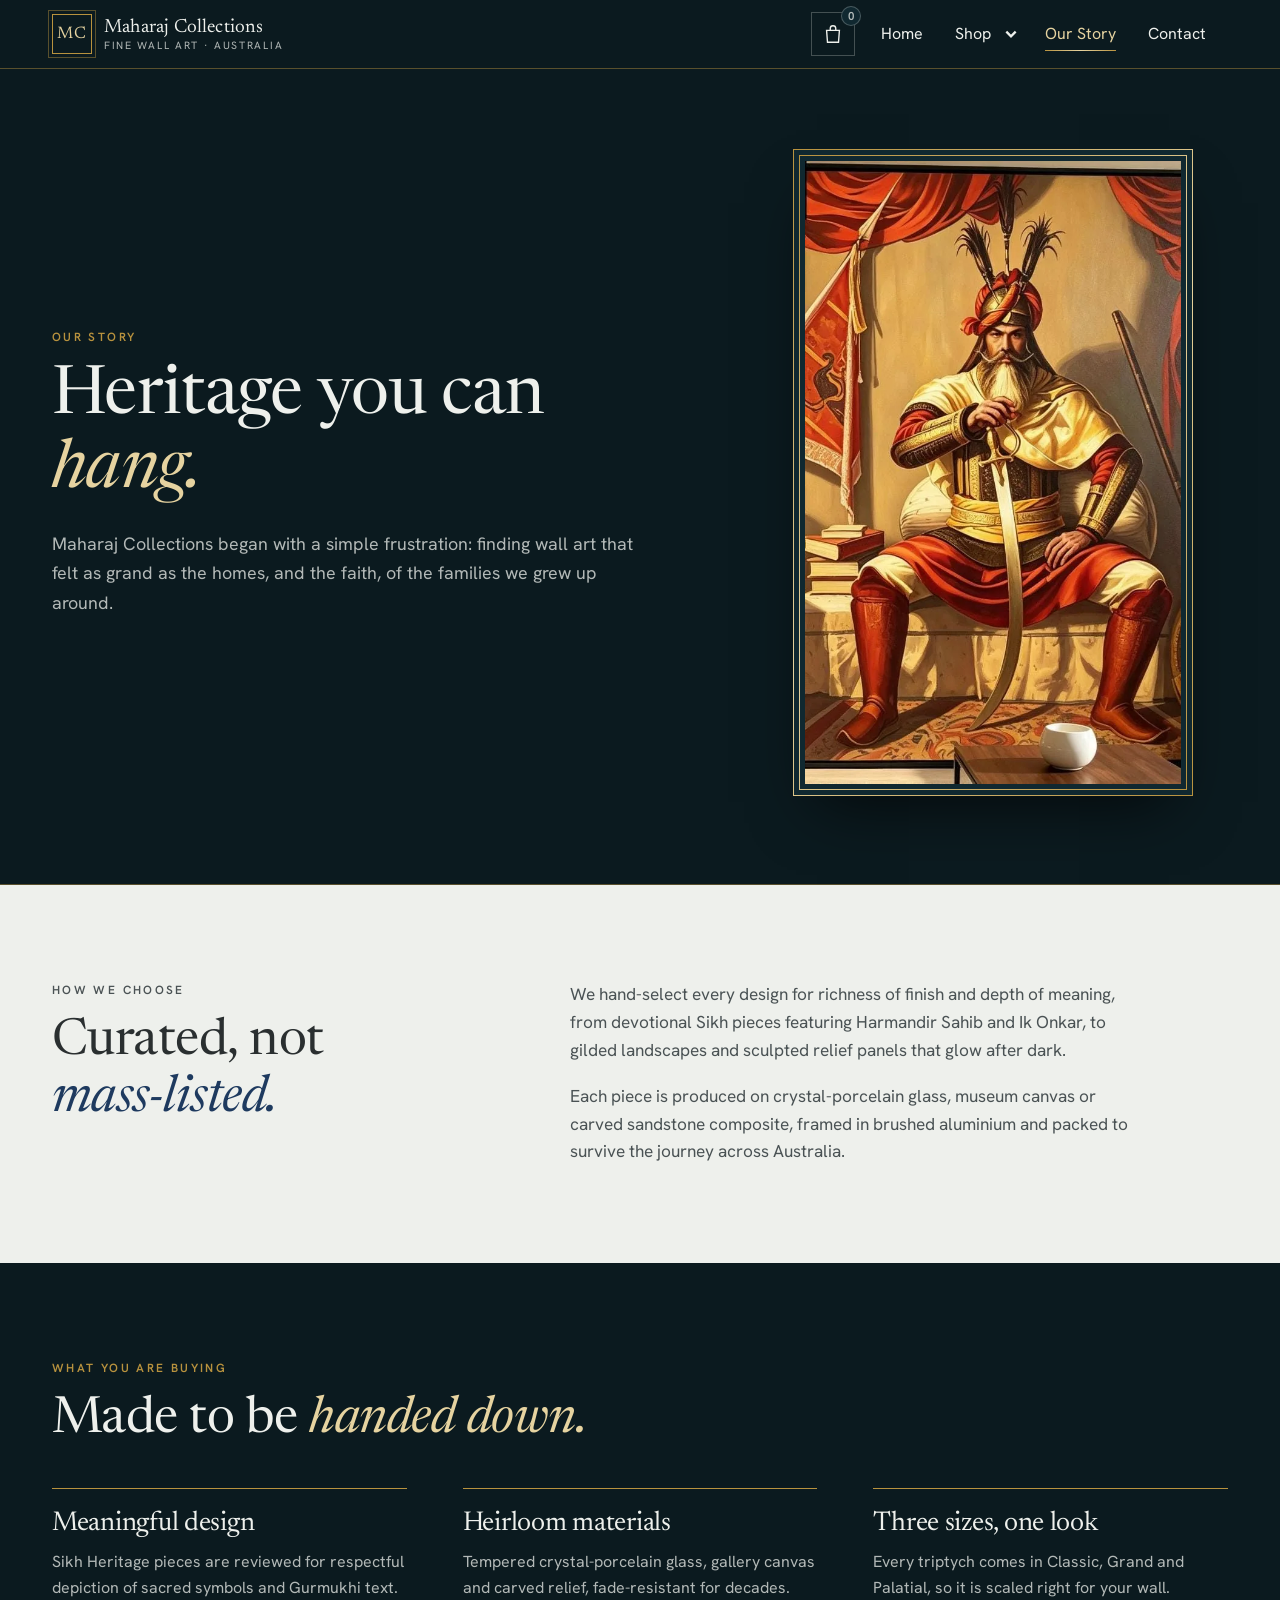
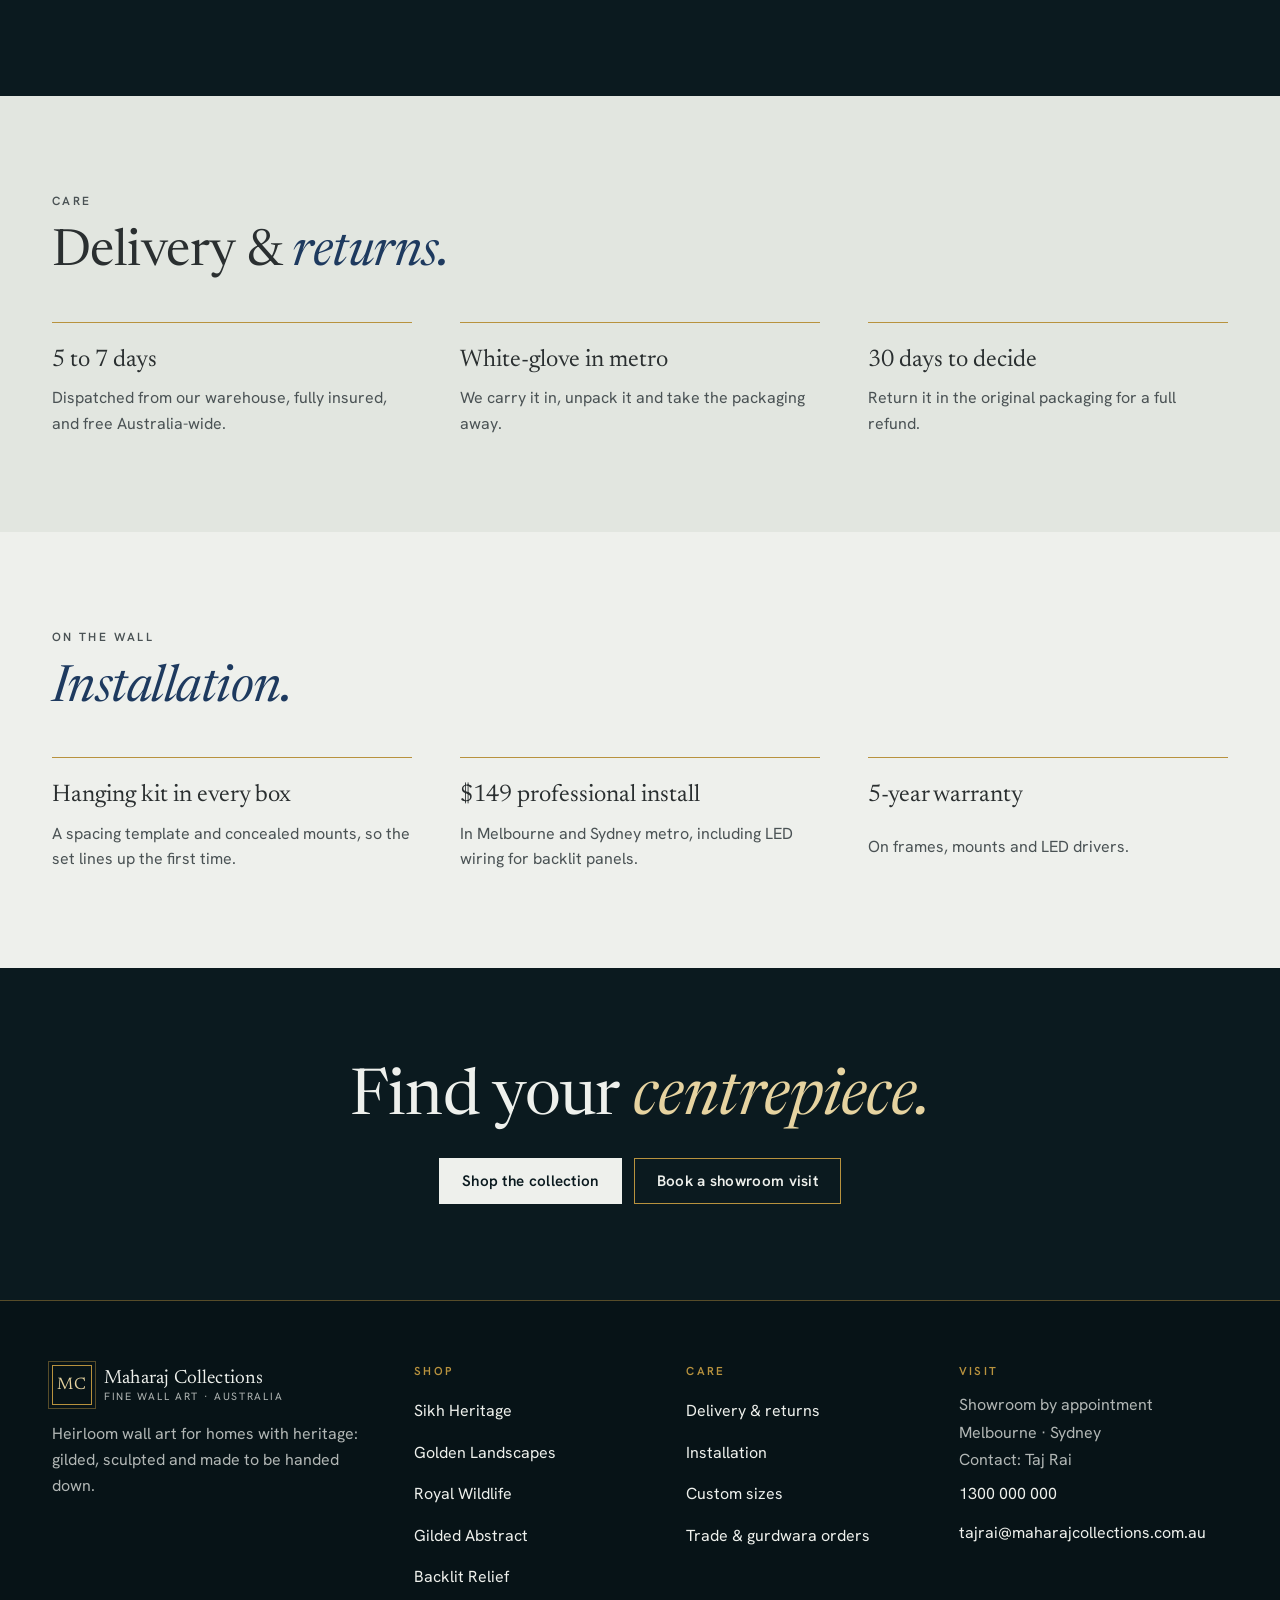
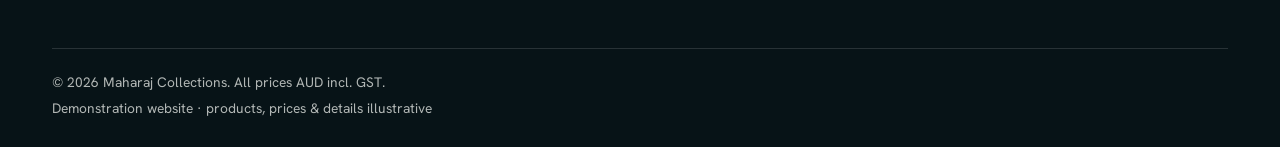
==== about.html @ 35bcbbaa "Build Maharaj Collections site: pages, gilt frame design system, data, images Co-Authored-By: Claude" ====
<!doctype html>
<html lang="en-AU">
<head>
<meta charset="utf-8">
<meta name="viewport" content="width=device-width, initial-scale=1">
<title>Our Story | Maharaj Collections</title>
<meta name="description" content="Maharaj Collections began with a frustration: finding wall art as grand as the homes, and the faith, of the families we grew up around. Curated, not mass-listed.">
<meta name="theme-color" content="#0B1A1F">
<meta property="og:type" content="website">
<meta property="og:site_name" content="Maharaj Collections">
<meta property="og:locale" content="en_AU">
<meta property="og:title" content="Our Story | Maharaj Collections">
<meta property="og:description" content="Maharaj Collections began with a frustration: finding wall art as grand as the homes, and the faith, of the families we grew up around. Curated, not mass-listed.">
<meta property="og:image" content="https://maharaj-collections.netlify.app/images/harmandir-sahib-at-dusk.jpg">
<meta property="og:image:alt" content="Harmandir Sahib at Dusk, the Golden Temple glowing under an evening sky">
<meta name="twitter:card" content="summary_large_image">
<meta name="twitter:title" content="Our Story | Maharaj Collections">
<meta name="twitter:description" content="Maharaj Collections began with a frustration: finding wall art as grand as the homes, and the faith, of the families we grew up around. Curated, not mass-listed.">
<meta name="twitter:image" content="https://maharaj-collections.netlify.app/images/harmandir-sahib-at-dusk.jpg">
<link rel="icon" href="images/favicon.svg" type="image/svg+xml">
<link rel="preconnect" href="https://fonts.googleapis.com">
<link rel="preconnect" href="https://fonts.gstatic.com" crossorigin>
<link rel="stylesheet" href="https://fonts.googleapis.com/css2?family=Hanken+Grotesk:wght@400;500;600;700&amp;family=Newsreader:ital,opsz,wght@0,6..72,400;0,6..72,500;1,6..72,400;1,6..72,500&amp;display=swap">
<link rel="stylesheet" href="styles.css">
<script src="products.js" defer></script>
<script src="main.js" defer></script>
</head>
<body>
<a class="skip" href="#main">Skip to content</a>
<header class="site-header">
  <div class="wrap bar">
    <a class="brand" href="index.html" aria-label="Maharaj Collections, home">
      <!-- fallback wordmark, replace with supplied logo if one exists -->
      <span class="mono" aria-hidden="true">MC</span>
      <span class="brand-text"><span class="brand-name">Maharaj Collections</span><span class="brand-sub">Fine Wall Art · Australia</span></span>
    </a>
    <a class="bag" href="order.html" aria-label="Bag, 0 items">
      <svg viewBox="0 0 24 24" aria-hidden="true" focusable="false"><path d="M5 8h14l-1 13H6L5 8z"/><path d="M9 8V6a3 3 0 0 1 6 0v2"/></svg>
      <span class="bag-count is-zero" aria-hidden="true">0</span>
    </a>
    <button type="button" class="menu-btn" aria-expanded="false" aria-controls="primary-nav" aria-label="Menu">
      <svg viewBox="0 0 24 24" aria-hidden="true" focusable="false"><path d="M4 7h16M4 12h16M4 17h16"/></svg>
    </button>
    <nav id="primary-nav" class="primary" aria-label="Primary">
      <ul>
        <li><a href="index.html">Home</a></li>
        <li class="has-mega">
          <div class="shop-row"><a href="catalogue.html">Shop</a>
            <button type="button" class="mega-toggle" aria-expanded="false" aria-controls="mega" aria-label="Shop collections"><svg viewBox="0 0 12 12" aria-hidden="true" focusable="false"><path d="M2 4l4 4 4-4"/></svg></button></div>
          <div class="mega" id="mega">
            <a href="catalogue.html?c=sikh"><b>Sikh Heritage</b><small>Harmandir Sahib, Ik Onkar, Khalsa</small></a>
            <a href="catalogue.html?c=land"><b>Golden Landscapes</b><small>Gilded trees &amp; moonlit ridges</small></a>
            <a href="catalogue.html?c=wild"><b>Royal Wildlife</b><small>Elephants, stags, peacocks</small></a>
            <a href="catalogue.html?c=abs"><b>Gilded Abstract</b><small>Gold leaf &amp; mandala</small></a>
            <a href="catalogue.html?c=relief"><b>Backlit Relief</b><small>Sculpted panels with LED halo</small></a>
            <a class="mega-all" href="catalogue.html">View all 30 pieces</a>
          </div>
        </li>
        <li><a href="about.html" aria-current="page">Our Story</a></li>
        <li><a href="contact.html">Contact</a></li>
      </ul>
    </nav>
  </div>
</header>
<main id="main">
<section class="page-head">
  <div class="wrap page-head-grid page-head-grid--split">
    <div>
      <p class="eyebrow">Our story</p>
      <h1>Heritage you can <em>hang.</em></h1>
      <p class="lead">Maharaj Collections began with a simple frustration: finding wall art that felt as grand as the homes, and the faith, of the families we grew up around.</p>
    </div>
    <div class="about-portrait">
      <div class="frame sheen"><div class="art"><picture><source srcset="images/the-sardar-heritage-portrait.webp" type="image/webp"><img src="images/the-sardar-heritage-portrait.jpg" alt="Portrait of a seated Sikh general in a red dastaar with kalgi plumes, a talwar across his knee, red curtain and Nishan Sahib behind him" width="620" height="1028" decoding="async"></picture></div></div>
    </div>
  </div>
</section>

<section class="sec sec--marble" aria-labelledby="curated-title">
  <div class="wrap split">
    <div class="sec-head reveal">
      <p class="eyebrow">How we choose</p>
      <h2 id="curated-title">Curated, not <em class="nb">mass-listed.</em></h2>
    </div>
    <div class="prose reveal">
      <p>We hand-select every design for richness of finish and depth of meaning, from devotional Sikh pieces featuring Harmandir Sahib and Ik Onkar, to gilded landscapes and sculpted relief panels that glow after dark.</p>
      <p>Each piece is produced on crystal-porcelain glass, museum canvas or carved sandstone composite, framed in brushed aluminium and packed to survive the journey across Australia.</p>
    </div>
  </div>
</section>

<section class="sec sec--ink" aria-labelledby="handed-title">
  <div class="wrap">
    <div class="sec-head reveal">
      <p class="eyebrow">What you are buying</p>
      <h2 id="handed-title">Made to be <em>handed down.</em></h2>
    </div>
    <div class="points">
      <div class="point reveal"><h3>Meaningful design</h3><p>Sikh Heritage pieces are reviewed for respectful depiction of sacred symbols and Gurmukhi text.</p></div>
      <div class="point reveal"><h3>Heirloom materials</h3><p>Tempered crystal-porcelain glass, gallery canvas and carved relief, fade-resistant for decades.</p></div>
      <div class="point reveal"><h3>Three sizes, one look</h3><p>Every triptych comes in Classic, Grand and Palatial, so it is scaled right for your wall.</p></div>
    </div>
  </div>
</section>

<section class="sec sec--marble2" id="delivery" aria-labelledby="delivery-title">
  <div class="wrap">
    <div class="sec-head reveal"><p class="eyebrow">Care</p><h2 id="delivery-title">Delivery &amp; <em>returns.</em></h2></div>
    <div class="facts">
      <div class="fact reveal"><b>5 to 7 days</b><p>Dispatched from our warehouse, fully insured, and free Australia-wide.</p></div>
      <div class="fact reveal"><b>White-glove in metro</b><p>We carry it in, unpack it and take the packaging away.</p></div>
      <div class="fact reveal"><b>30 days to decide</b><p>Return it in the original packaging for a full refund.</p></div>
    </div>
  </div>
</section>

<section class="sec sec--marble" id="install" aria-labelledby="install-title">
  <div class="wrap">
    <div class="sec-head reveal"><p class="eyebrow">On the wall</p><h2 id="install-title"><em>Installation.</em></h2></div>
    <div class="facts">
      <div class="fact reveal"><b>Hanging kit in every box</b><p>A spacing template and concealed mounts, so the set lines up the first time.</p></div>
      <div class="fact reveal"><b>$149 professional install</b><p>In Melbourne and Sydney metro, including LED wiring for backlit panels.</p></div>
      <div class="fact reveal"><b>5-year warranty</b><p>On frames, mounts and LED drivers.</p></div>
    </div>
  </div>
</section>

<section class="sec sec--ink" aria-labelledby="cta-title">
  <div class="wrap cta-band reveal">
    <h2 id="cta-title">Find your <em>centrepiece.</em></h2>
    <div class="btn-row">
      <a class="btn" href="catalogue.html">Shop the collection</a>
      <a class="btn btn--ghost" href="contact.html?type=showroom">Book a showroom visit</a>
    </div>
  </div>
</section>
</main>
<footer class="site-footer">
  <div class="wrap">
    <div class="foot-grid">
      <div class="foot-brand">
        <a class="brand" href="index.html" aria-label="Maharaj Collections, home">
          <span class="mono" aria-hidden="true">MC</span>
          <span class="brand-text"><span class="brand-name">Maharaj Collections</span><span class="brand-sub">Fine Wall Art · Australia</span></span>
        </a>
        <p>Heirloom wall art for homes with heritage: gilded, sculpted and made to be handed down.</p>
      </div>
      <nav aria-label="Shop collections">
        <h2>Shop</h2>
        <ul>
          <li><a href="catalogue.html?c=sikh">Sikh Heritage</a></li>
          <li><a href="catalogue.html?c=land">Golden Landscapes</a></li>
          <li><a href="catalogue.html?c=wild">Royal Wildlife</a></li>
          <li><a href="catalogue.html?c=abs">Gilded Abstract</a></li>
          <li><a href="catalogue.html?c=relief">Backlit Relief</a></li>
        </ul>
      </nav>
      <nav aria-label="Care and services">
        <h2>Care</h2>
        <ul>
          <li><a href="about.html#delivery">Delivery &amp; returns</a></li>
          <li><a href="about.html#install">Installation</a></li>
          <li><a href="contact.html">Custom sizes</a></li>
          <li><a href="contact.html">Trade &amp; gurdwara orders</a></li>
        </ul>
      </nav>
      <div>
        <h2>Visit</h2>
        <address>
          <span>Showroom by appointment</span>
          <span>Melbourne · Sydney</span>
          <span>Contact: Taj Rai</span>
          <a href="tel:1300000000">1300 000 000</a>
          <a href="mailto:tajrai@maharajcollections.com.au">tajrai@maharajcollections.com.au</a>
        </address>
      </div>
    </div>
    <div class="foot-legal">
      <p>© 2026 Maharaj Collections. All prices AUD incl. GST.</p>
      <p>Demonstration website · products, prices &amp; details illustrative</p>
    </div>
  </div>
</footer>
</body>
</html>
---- styles.css ----
/* Maharaj Collections. Gilt frame system on sarovar ink and marble. */

:root {
  --sarovar-ink: #0B1A1F;
  --ink-2: #102830;
  --gilt: #B8923E;
  --gilt-deep: #8A6A1F;
  --pale-gilt: #E6D3A0;
  --marble: #EEF0EC;
  --marble-2: #E2E6E0;
  --stone: #2A2F30;
  --stone-soft: #4A5254;
  --nishan: #1E3A5F;
  --on-ink-soft: rgba(238, 240, 236, 0.74);
  --gold-line: linear-gradient(135deg, var(--gilt) 0%, var(--pale-gilt) 50%, var(--gilt) 100%);
  --sheen: linear-gradient(100deg, transparent 38%, rgba(255, 255, 255, 0.95) 50%, transparent 62%);
  --serif: "Newsreader", "Iowan Old Style", Georgia, serif;
  --sans: "Hanken Grotesk", system-ui, -apple-system, "Segoe UI", sans-serif;
  --gurmukhi: "Noto Serif Gurmukhi", "Raavi", serif;
  --gutter: 16px;
  --header-h: 68px;
  --maxw: 1240px;
  --ease: cubic-bezier(0.22, 0.61, 0.36, 1);
}

*, *::before, *::after { box-sizing: border-box; }
html { scroll-behavior: smooth; -webkit-text-size-adjust: 100%; scroll-padding-top: calc(var(--header-h) + 16px); }
body {
  margin: 0;
  font-family: var(--sans);
  font-size: 1rem;
  line-height: 1.6;
  color: var(--stone);
  background: var(--marble);
  -webkit-font-smoothing: antialiased;
}
img, picture, svg { display: block; max-width: 100%; }
img { height: auto; }
h1, h2, h3, h4 { font-family: var(--serif); font-weight: 400; line-height: 1.1; margin: 0; font-optical-sizing: auto; letter-spacing: -0.01em; }
p { margin: 0; }
ul { margin: 0; padding: 0; list-style: none; }
a { color: inherit; }
button, input, select, textarea { font: inherit; color: inherit; }
button { cursor: pointer; }
[hidden] { display: none !important; }

:focus-visible { outline: 2px solid var(--gilt); outline-offset: 3px; }
.on-light :focus-visible, .sec--marble :focus-visible, .sec--marble2 :focus-visible { outline-color: var(--gilt-deep); }

.skip {
  position: absolute; left: 8px; top: -60px; z-index: 200;
  background: var(--marble); color: var(--sarovar-ink); padding: 10px 16px; font-weight: 600; text-decoration: none;
}
.skip:focus { top: 8px; }

.wrap { width: 100%; max-width: var(--maxw); margin-inline: auto; padding-inline: var(--gutter); }
.vh { position: absolute; width: 1px; height: 1px; overflow: hidden; clip: rect(0 0 0 0); white-space: nowrap; }

/* ---------- Header ---------- */
.site-header {
  position: sticky; top: 0; z-index: 100;
  background: var(--sarovar-ink); color: var(--marble);
  border-bottom: 1px solid rgba(184, 146, 62, 0.45);
}
.bar { display: flex; align-items: center; gap: 12px; min-height: var(--header-h); }
.brand { display: flex; align-items: center; gap: 12px; text-decoration: none; margin-right: auto; }
.mono {
  display: grid; place-items: center; width: 40px; height: 40px; flex: none;
  font-family: var(--serif); font-size: 1.05rem; letter-spacing: 0.04em; color: var(--pale-gilt);
  border: 1px solid var(--gilt); outline: 1px solid rgba(184, 146, 62, 0.45); outline-offset: 3px;
}
.brand-text { display: flex; flex-direction: column; line-height: 1.15; }
.brand-name { font-family: var(--serif); font-size: 1.2rem; letter-spacing: 0.01em; }
.brand-sub { font-size: 0.66rem; letter-spacing: 0.16em; text-transform: uppercase; color: var(--on-ink-soft); }

.menu-btn, .bag {
  display: grid; place-items: center; width: 44px; height: 44px; flex: none;
  background: transparent; border: 1px solid rgba(238, 240, 236, 0.25); color: var(--marble); text-decoration: none; position: relative;
}
.menu-btn:hover, .bag:hover { border-color: var(--gilt); }
.menu-btn svg, .bag svg { width: 22px; height: 22px; stroke: currentColor; fill: none; stroke-width: 1.5; }
.bag-count {
  position: absolute; top: -7px; right: -7px; min-width: 20px; height: 20px; padding: 0 5px;
  display: grid; place-items: center; font-size: 0.72rem; font-weight: 600; font-variant-numeric: tabular-nums;
  background: var(--marble); color: var(--sarovar-ink); border-radius: 10px;
}
.bag-count.is-zero { background: var(--ink-2); color: var(--on-ink-soft); border: 1px solid rgba(238, 240, 236, 0.25); }

.primary {
  display: none; position: absolute; left: 0; right: 0; top: 100%;
  background: var(--sarovar-ink); border-bottom: 1px solid rgba(184, 146, 62, 0.45);
  padding: 8px var(--gutter) 20px; max-height: calc(100vh - var(--header-h)); overflow-y: auto;
}
.primary.open { display: block; }
.primary > ul > li { border-bottom: 1px solid rgba(238, 240, 236, 0.1); }
.primary a { display: block; padding: 14px 4px; min-height: 44px; text-decoration: none; }
.primary a[aria-current="page"] { color: var(--pale-gilt); }
.has-mega { position: relative; }
.shop-row { display: flex; align-items: center; }
.shop-row > a { flex: 1; }
.mega-toggle {
  width: 44px; height: 44px; display: grid; place-items: center; background: none; border: 0; color: var(--marble);
}
.mega-toggle svg { width: 14px; height: 14px; stroke: currentColor; fill: none; stroke-width: 2; transition: transform 0.25s var(--ease); }
.has-mega.open .mega-toggle svg { transform: rotate(180deg); }
.mega { display: none; padding: 4px 0 10px; }
.has-mega.open .mega { display: block; }
.mega a { padding: 10px 12px; border-left: 1px solid rgba(184, 146, 62, 0.5); margin-left: 4px; }
.mega b { display: block; font-weight: 600; }
.mega small { display: block; font-size: 0.84rem; color: var(--on-ink-soft); }
.mega .mega-all { margin-top: 6px; color: var(--pale-gilt); font-weight: 600; }

@media (min-width: 900px) {
  .menu-btn { display: none; }
  .primary { display: block; position: static; background: none; border: 0; padding: 0; max-height: none; overflow: visible; margin-right: 8px; }
  .primary > ul { display: flex; align-items: center; gap: 4px; }
  .primary > ul > li { border: 0; }
  .primary a { padding: 10px 14px; position: relative; }
  .primary > ul > li > a::after, .shop-row > a::after {
    content: ""; position: absolute; left: 14px; right: 14px; bottom: 6px; height: 1px; background: var(--gold-line);
    transform: scaleX(0); transform-origin: left; transition: transform 0.35s var(--ease);
  }
  .primary > ul > li > a:hover::after, .shop-row > a:hover::after, .primary a[aria-current="page"]::after { transform: scaleX(1); }
  .shop-row > a { padding-right: 4px; }
  .mega-toggle { width: 32px; }
  .mega {
    position: absolute; left: 50%; top: calc(100% + 1px); transform: translateX(-30%); width: 400px;
    background: var(--sarovar-ink); border: 1px solid rgba(184, 146, 62, 0.45); border-top: 0; padding: 12px 8px 14px;
    box-shadow: 0 24px 40px -16px rgba(0, 0, 0, 0.6);
  }
  .mega a { margin-left: 0; border-left: 0; padding: 10px 16px; }
  .mega a:not(.mega-all):hover { background: var(--ink-2); }
  .mega a::after { display: none !important; }
}

/* ---------- Buttons and type bits ---------- */
.btn {
  display: inline-flex; align-items: center; justify-content: center; gap: 8px; min-height: 46px; padding: 0 22px;
  font-weight: 600; font-size: 0.95rem; letter-spacing: 0.02em; text-decoration: none; cursor: pointer;
  background: var(--sarovar-ink); color: var(--marble); border: 1px solid var(--sarovar-ink);
  transition: background 0.25s, color 0.25s, border-color 0.25s;
}
.btn:hover { background: var(--ink-2); border-color: var(--gilt); }
.sec--ink .btn, .page-head .btn, .hero .btn { background: var(--marble); color: var(--sarovar-ink); border-color: var(--marble); }
.sec--ink .btn:hover, .page-head .btn:hover, .hero .btn:hover { background: var(--pale-gilt); border-color: var(--pale-gilt); }
.btn--ghost { background: transparent; color: inherit; border-color: var(--gilt); }
.btn--ghost:hover { background: rgba(184, 146, 62, 0.14); border-color: var(--pale-gilt); }
.sec--ink .btn--ghost, .page-head .btn--ghost, .hero .btn--ghost { background: transparent; color: var(--marble); border-color: var(--gilt); }
.sec--ink .btn--ghost:hover, .page-head .btn--ghost:hover, .hero .btn--ghost:hover { background: rgba(184, 146, 62, 0.16); border-color: var(--pale-gilt); }
.sec--marble .btn--ghost, .sec--marble2 .btn--ghost { color: var(--sarovar-ink); border-color: var(--gilt-deep); }
.btn--blue { background: var(--nishan); border-color: var(--nishan); color: var(--marble); }
.btn--blue:hover { background: #17304F; border-color: var(--gilt); }
.btn--sm { min-height: 44px; padding: 0 16px; font-size: 0.88rem; }
.btn-row { display: flex; flex-wrap: wrap; gap: 12px; }

.eyebrow { font-size: 0.74rem; letter-spacing: 0.2em; text-transform: uppercase; font-weight: 600; color: var(--stone-soft); }
.sec--ink .eyebrow, .page-head .eyebrow, .hero .eyebrow { color: var(--gilt); }
h1 em, h2 em { font-style: italic; color: var(--nishan); }
.sec--ink h1 em, .sec--ink h2 em, .page-head h1 em, .hero h1 em { color: var(--pale-gilt); }
.lead { font-size: 1.12rem; line-height: 1.65; color: var(--stone-soft); max-width: 60ch; }
.sec--ink .lead, .page-head .lead, .hero .lead { color: var(--on-ink-soft); }
.text-link { color: var(--nishan); font-weight: 600; text-underline-offset: 4px; text-decoration-thickness: 1px; }
.sec--ink .text-link, .page-head .text-link { color: var(--pale-gilt); }
.gilt-rule { height: 1px; border: 0; background: var(--gold-line); width: 72px; margin: 0; }

/* ---------- Sections ---------- */
.sec { padding-block: 64px; position: relative; }
.sec--ink { background: var(--sarovar-ink); color: var(--marble); }
.sec--marble { background: var(--marble); }
.sec--marble2 { background: var(--marble-2); }
.sec-head { max-width: 760px; margin-bottom: 40px; display: grid; gap: 14px; }
.sec-head h2, .h2 { font-size: clamp(2rem, 4.6vw, 3.2rem); }
.sec-head--row { display: flex; flex-wrap: wrap; justify-content: space-between; align-items: end; gap: 16px 32px; max-width: none; }
@media (min-width: 900px) { .sec { padding-block: 96px; } :root { --gutter: 32px; } }

.page-head { background: var(--sarovar-ink); color: var(--marble); padding-block: 56px 64px; border-bottom: 1px solid rgba(184, 146, 62, 0.45); }
.page-head h1 { font-size: clamp(2.3rem, 6vw, 4.2rem); margin-top: 14px; }
.page-head .lead { margin-top: 20px; }
.page-head-grid { display: grid; gap: 40px; align-items: center; }
@media (min-width: 900px) {
  .page-head { padding-block: 80px 88px; }
  .page-head-grid--split { grid-template-columns: 1.15fr 0.85fr; gap: 72px; }
}

/* ---------- The gilt frame ---------- */
.frame {
  --mat: var(--sarovar-ink);
  position: relative; padding: 12px; background: var(--mat);
  box-shadow: 0 26px 44px -22px rgba(11, 26, 31, 0.6), 0 8px 16px -8px rgba(11, 26, 31, 0.35);
}
.sec--ink .frame, .page-head .frame, .hero .frame { --mat: var(--ink-2); box-shadow: 0 30px 60px -24px rgba(0, 0, 0, 0.7); }
.art { position: relative; background: var(--sarovar-ink); }
.frame::before, .frame::after, .art::before, .art::after {
  content: ""; position: absolute; pointer-events: none; z-index: 2; padding: 1px;
  -webkit-mask: linear-gradient(#000 0 0) content-box, linear-gradient(#000 0 0);
  -webkit-mask-composite: xor;
  mask: linear-gradient(#000 0 0) content-box exclude, linear-gradient(#000 0 0);
}
.frame::before { inset: 0; background: var(--gold-line); }
.art::before { inset: -6px; background: var(--gold-line); }
.frame::after { inset: 0; background: var(--sheen); background-size: 260% 100%; background-position: 130% 0; }
.art::after { inset: -6px; background: var(--sheen); background-size: 260% 100%; background-position: 130% 0; }
.art img { width: 100%; height: 100%; object-fit: cover; }

@media (prefers-reduced-motion: no-preference) {
  .sheen:hover .frame::after, .sheen:hover .art::after, .sheen:focus-within .frame::after, .sheen:focus-within .art::after {
    background-position: -40% 0; transition: background-position 1.4s var(--ease);
  }
}

/* ---------- Hero ---------- */
.hero { background: var(--sarovar-ink); color: var(--marble); padding-block: 48px 72px; position: relative; overflow: hidden; border-bottom: 1px solid rgba(184, 146, 62, 0.45); }
.hero-grid { display: grid; gap: 48px; align-items: center; }
.hero-copy { display: grid; gap: 22px; justify-items: start; }
.hero h1 { font-size: clamp(2.6rem, 7.4vw, 5.2rem); line-height: 1.02; }
.hero .lead { font-size: 1.15rem; }
.hero-art { width: 100%; max-width: 820px; margin-inline: auto; }
.hero-art .art { aspect-ratio: 770 / 464; }
.hero-art .art img { object-fit: contain; }
.scroll-cue { display: inline-flex; align-items: center; gap: 12px; margin-top: 18px; font-size: 0.72rem; letter-spacing: 0.22em; text-transform: uppercase; color: var(--on-ink-soft); text-decoration: none; min-height: 44px; }
.scroll-cue::after { content: ""; width: 1px; height: 36px; background: var(--gold-line); }
.draw { position: absolute; inset: 0; width: 100%; height: 100%; overflow: visible; z-index: 3; pointer-events: none; display: none; }
@media (min-width: 1000px) {
  .hero { padding-block: 72px 96px; }
  .hero-grid { grid-template-columns: 0.82fr 1.18fr; gap: 56px; }
}
@media (prefers-reduced-motion: no-preference) {
  .draw { display: block; }
  .draw rect { fill: none; stroke: url(#gl); stroke-width: 1; stroke-dasharray: 100; stroke-dashoffset: 100; animation: draw 2s cubic-bezier(0.6, 0.1, 0.2, 1) 0.25s forwards, fade-out 0.5s ease 2.3s forwards; }
  .draw .r2 { x: 6px; y: 6px; width: calc(100% - 12px); height: calc(100% - 12px); animation-delay: 0.55s, 2.3s; }
  .frame--hero::before, .frame--hero .art::before { animation: fade-in 0.6s ease 2.1s both; }
  @keyframes draw { to { stroke-dashoffset: 0; } }
  @keyframes fade-out { to { opacity: 0; } }
  @keyframes fade-in { from { opacity: 0; } to { opacity: 1; } }
}

/* ---------- Stat bar ---------- */
.stats { background: var(--marble); border-bottom: 1px solid rgba(42, 47, 48, 0.14); }
.stats-grid { display: grid; grid-template-columns: repeat(3, 1fr); }
.stat { padding: 28px 8px; text-align: center; border-left: 1px solid rgba(42, 47, 48, 0.14); }
.stat:first-child { border-left: 0; }
.stat b { display: block; font-family: var(--serif); font-weight: 400; font-size: clamp(2rem, 6vw, 3.6rem); line-height: 1; font-variant-numeric: tabular-nums; }
.stat span { display: block; margin-top: 8px; font-size: 0.7rem; letter-spacing: 0.14em; text-transform: uppercase; color: var(--stone-soft); font-weight: 600; }
@media (min-width: 700px) { .stat { padding: 40px 16px; } .stat span { font-size: 0.8rem; } }

/* ---------- Ticker ---------- */
.ticker { background: var(--sarovar-ink); color: var(--pale-gilt); overflow: hidden; border-bottom: 1px solid rgba(184, 146, 62, 0.45); }
.ticker-track { display: flex; width: max-content; }
.ticker ul { display: flex; flex: none; }
.ticker li { display: flex; align-items: center; padding: 22px 0; font-family: var(--serif); font-style: italic; font-size: clamp(1.3rem, 3vw, 1.9rem); white-space: nowrap; }
.ticker li::after { content: ""; width: 6px; height: 6px; margin-inline: 28px; background: var(--gilt); transform: rotate(45deg); }
@media (prefers-reduced-motion: no-preference) {
  .ticker-track { animation: tick 52s linear infinite; }
  .ticker:hover .ticker-track { animation-play-state: paused; }
  @keyframes tick { to { transform: translateX(-50%); } }
}
@media (prefers-reduced-motion: reduce) {
  .ticker-track { width: auto; flex-wrap: wrap; justify-content: center; }
  .ticker ul { flex-wrap: wrap; justify-content: center; padding-inline: var(--gutter); }
  .ticker ul + ul { display: none; }
  .ticker li { padding: 16px 0; }
}

/* ---------- Collection tiles ---------- */
.tiles { display: grid; gap: 28px; }
.tile { display: grid; grid-template-rows: 1fr auto; text-decoration: none; min-height: 100%; }
.tile .frame { height: 100%; min-height: 260px; display: flex; }
.tile .art { flex: 1; min-height: 0; }
.tile .art img { position: absolute; inset: 0; object-position: 50% 28%; }
.tile--sikh .art img { object-position: 50% 14%; }
.tile--relief .art img { object-position: 50% 40%; }
.tile-cap { padding: 18px 2px 0; display: grid; gap: 4px; }
.tile-cap h3 { font-size: 1.6rem; }
.tile-cap p { color: var(--stone-soft); font-size: 0.95rem; }
.tile-cap .go { margin-top: 6px; font-weight: 600; font-size: 0.9rem; color: var(--nishan); }
.tile:hover .go { text-decoration: underline; text-underline-offset: 4px; }
@media (min-width: 720px) {
  .tiles { grid-template-columns: repeat(12, 1fr); grid-template-rows: auto auto; gap: 36px 28px; }
  .tile--sikh { grid-column: 1 / 6; grid-row: 1 / 3; }
  .tile--land { grid-column: 6 / 10; }
  .tile--wild { grid-column: 10 / 13; }
  .tile--abs { grid-column: 6 / 9; }
  .tile--relief { grid-column: 9 / 13; }
  .tile--sikh .frame { min-height: 520px; }
  .tile:not(.tile--sikh) .frame { min-height: 230px; }
}

/* ---------- Signature piece ---------- */
.signature { display: grid; gap: 48px; align-items: center; }
.signature-copy { display: grid; gap: 22px; justify-items: start; }
.signature h2 { font-size: clamp(2.1rem, 5vw, 3.6rem); }
.gurmukhi { font-family: var(--gurmukhi); font-size: clamp(1.25rem, 2.6vw, 1.7rem); line-height: 1.7; color: var(--pale-gilt); border-left: 1px solid var(--gilt); padding-left: 20px; }
.signature .art { aspect-ratio: 864 / 526; }
.signature .art img { object-fit: contain; }
@media (min-width: 1000px) { .signature { grid-template-columns: 1.1fr 0.9fr; gap: 80px; } .signature-art { order: 0; } }

/* ---------- Trust row ---------- */
.trust { display: grid; grid-template-columns: 1fr 1fr; gap: 0; }
.trust > div { padding: 28px 16px; border-top: 1px solid rgba(42, 47, 48, 0.2); }
.trust > div:nth-child(even) { border-left: 1px solid rgba(42, 47, 48, 0.2); }
.trust b { display: block; font-family: var(--serif); font-weight: 400; font-size: clamp(1.5rem, 3.2vw, 2.1rem); line-height: 1.15; }
.trust span { display: block; margin-top: 6px; font-size: 0.92rem; color: var(--stone-soft); }
@media (min-width: 900px) {
  .trust { grid-template-columns: repeat(4, 1fr); }
  .trust > div { border-top: 0; border-left: 1px solid rgba(42, 47, 48, 0.2); padding: 8px 28px; }
  .trust > div:first-child { border-left: 0; padding-left: 0; }
}

/* ---------- Product grid and cards ---------- */
.grid { display: grid; gap: 44px 28px; grid-template-columns: 1fr; }
@media (min-width: 560px) { .grid { grid-template-columns: repeat(2, 1fr); } }
@media (min-width: 1000px) { .grid { grid-template-columns: repeat(3, 1fr); gap: 56px 36px; } }
.grid--feature { grid-template-columns: 1fr; }
@media (min-width: 560px) { .grid--feature { grid-template-columns: repeat(2, 1fr); } }
@media (min-width: 1000px) { .grid--feature { grid-template-columns: repeat(6, 1fr); } .grid--feature .card { grid-column: span 2; } .grid--feature .card:nth-child(1) { grid-column: span 3; } .grid--feature .card:nth-child(2) { grid-column: span 3; } }
.card { display: flex; flex-direction: column; gap: 14px; position: relative; }
.card-art { display: block; position: relative; text-decoration: none; }
.card .art { aspect-ratio: 1 / 1; }
.card .art img { object-position: 50% 30%; }
.card[data-cat="sikh"] .art img { object-fit: contain; object-position: 50% 50%; }
.card[data-cat="relief"] .art img { object-position: 50% 45%; }
.badge {
  position: absolute; top: 22px; left: 22px; z-index: 4; padding: 5px 10px 4px; font-size: 0.68rem; letter-spacing: 0.16em; text-transform: uppercase; font-weight: 700;
  background: var(--marble); color: var(--sarovar-ink); border: 1px solid var(--gilt);
}
.card-cat { font-size: 0.72rem; letter-spacing: 0.16em; text-transform: uppercase; font-weight: 600; color: var(--stone-soft); }
.card h3 { font-size: 1.55rem; }
.card h3 a { text-decoration: none; }
.card h3 a:hover { text-decoration: underline; text-decoration-thickness: 1px; text-underline-offset: 5px; }
.card-fmt { font-size: 0.92rem; color: var(--stone-soft); }
.card-foot { display: flex; align-items: center; justify-content: space-between; gap: 12px; margin-top: auto; padding-top: 12px; border-top: 1px solid rgba(42, 47, 48, 0.16); }
.price { display: flex; align-items: baseline; gap: 8px; font-variant-numeric: tabular-nums; }
.price small { font-size: 0.68rem; letter-spacing: 0.16em; text-transform: uppercase; font-variant-caps: all-small-caps; font-weight: 600; color: var(--stone-soft); }
.price b { font-family: var(--serif); font-weight: 500; font-size: 1.55rem; }

/* ---------- Catalogue controls ---------- */
.controls { display: grid; gap: 20px; margin-bottom: 36px; padding-bottom: 24px; border-bottom: 1px solid rgba(42, 47, 48, 0.2); }
.filters { display: flex; flex-wrap: wrap; gap: 8px; }
.chip { min-height: 44px; padding: 0 16px; background: transparent; border: 1px solid rgba(42, 47, 48, 0.35); font-size: 0.92rem; font-weight: 500; }
.chip:hover { border-color: var(--gilt-deep); }
.chip[aria-pressed="true"] { background: var(--sarovar-ink); color: var(--marble); border-color: var(--sarovar-ink); }
.control-row { display: flex; flex-wrap: wrap; justify-content: space-between; align-items: center; gap: 12px 24px; }
.count { color: var(--stone-soft); font-size: 0.95rem; }
.sort { display: flex; align-items: center; gap: 10px; font-size: 0.92rem; }
.sort select { min-height: 44px; padding: 0 36px 0 12px; border: 1px solid rgba(42, 47, 48, 0.35); background: var(--marble); }

/* ---------- Product page ---------- */
.crumbs { font-size: 0.88rem; color: var(--stone-soft); padding-block: 22px 0; }
.crumbs a { color: var(--stone-soft); }
.pdp { display: grid; gap: 40px; padding-block: 28px 72px; }
.pdp-media { position: relative; }
.pdp-media .art { aspect-ratio: auto; }
.pdp-media .art img { height: auto; object-fit: contain; }
.zoom-btn { display: block; width: 100%; padding: 0; border: 0; background: none; cursor: zoom-in; position: relative; }
.zoom-hint { position: absolute; right: 12px; bottom: 12px; z-index: 5; padding: 6px 12px; font-size: 0.74rem; letter-spacing: 0.12em; text-transform: uppercase; font-weight: 600; background: var(--marble); color: var(--sarovar-ink); border: 1px solid var(--gilt); }
.pdp-info { display: grid; gap: 22px; align-content: start; }
.pdp-info h1 { font-size: clamp(2.1rem, 4.6vw, 3.2rem); }
.pdp-price { display: grid; gap: 4px; }
.pdp-price .amount { font-family: var(--serif); font-size: 2.6rem; line-height: 1; font-variant-numeric: tabular-nums; }
.pdp-price small { color: var(--stone-soft); }
fieldset { border: 0; margin: 0; padding: 0; min-width: 0; }
legend { padding: 0; font-size: 0.74rem; letter-spacing: 0.18em; text-transform: uppercase; font-weight: 600; color: var(--stone-soft); margin-bottom: 10px; }
.sizes { display: grid; gap: 10px; }
.size { position: relative; }
.size input { position: absolute; opacity: 0; inset: 0; width: 100%; height: 100%; margin: 0; cursor: pointer; }
.size label { display: grid; grid-template-columns: 1fr auto; gap: 2px 16px; padding: 12px 16px; border: 1px solid rgba(42, 47, 48, 0.35); min-height: 56px; cursor: pointer; }
.size label b { font-weight: 600; }
.size label small { grid-column: 1; color: var(--stone-soft); font-size: 0.86rem; }
.size label .sz-price { grid-row: 1 / 3; grid-column: 2; align-self: center; font-family: var(--serif); font-size: 1.3rem; font-variant-numeric: tabular-nums; }
.size input:checked + label { border-color: var(--sarovar-ink); box-shadow: inset 0 0 0 1px var(--sarovar-ink); background: #fff; }
.size input:focus-visible + label { outline: 2px solid var(--gilt-deep); outline-offset: 3px; }
.pdp-actions { display: flex; flex-wrap: wrap; gap: 12px; align-items: center; }
.pdp-actions .btn { flex: 1 1 220px; }
.note-box { padding: 14px 16px; border-left: 2px solid var(--gilt); background: var(--marble-2); font-size: 0.95rem; }
.spec { font-size: 0.92rem; color: var(--stone-soft); }
details.acc { border-top: 1px solid rgba(42, 47, 48, 0.25); border-bottom: 1px solid rgba(42, 47, 48, 0.25); }
details.acc summary { list-style: none; cursor: pointer; display: flex; justify-content: space-between; align-items: center; min-height: 56px; font-family: var(--serif); font-size: 1.3rem; }
details.acc summary::-webkit-details-marker { display: none; }
details.acc summary::after { content: "+"; font-family: var(--sans); font-size: 1.4rem; }
details.acc[open] summary::after { content: "\2212"; }
.acc-body { padding-bottom: 20px; display: grid; gap: 10px; color: var(--stone-soft); }
.acc-body b { color: var(--stone); }
.missing { text-align: center; padding-block: 96px; display: grid; gap: 20px; justify-items: center; }
.missing h1 { font-size: clamp(2rem, 5vw, 3rem); }
@media (min-width: 900px) { .pdp { grid-template-columns: 1.1fr 0.9fr; gap: 72px; } .pdp-media { position: sticky; top: calc(var(--header-h) + 24px); align-self: start; } }

/* ---------- Lightbox ---------- */
.lb { position: fixed; inset: 0; z-index: 300; background: rgba(5, 12, 15, 0.94); display: flex; flex-direction: column; }
.lb-bar { display: flex; justify-content: space-between; align-items: center; gap: 12px; padding: 12px var(--gutter); color: var(--marble); }
.lb-bar p { font-size: 0.9rem; color: var(--on-ink-soft); }
.lb-close, .lb-zoom { min-height: 44px; min-width: 44px; padding: 0 16px; background: transparent; color: var(--marble); border: 1px solid rgba(238, 240, 236, 0.4); }
.lb-close:hover, .lb-zoom:hover { border-color: var(--gilt); }
.lb-stage { flex: 1; min-height: 0; overflow: auto; display: grid; place-items: center; padding: 16px; }
.lb-stage img { max-width: 100%; max-height: 100%; width: auto; height: auto; object-fit: contain; cursor: zoom-in; }
.lb.zoomed .lb-stage { place-items: start center; }
.lb.zoomed .lb-stage img { max-width: none; max-height: none; width: 160%; cursor: zoom-out; }

/* ---------- Story / content blocks ---------- */
.prose { display: grid; gap: 18px; max-width: 64ch; }
.prose p { color: var(--stone-soft); font-size: 1.08rem; }
.sec--ink .prose p { color: var(--on-ink-soft); }
.points { display: grid; gap: 40px; margin-top: 8px; }
.point { display: grid; gap: 10px; padding-top: 20px; border-top: 1px solid var(--gilt); }
.point h3 { font-size: 1.7rem; }
.point p { color: var(--stone-soft); }
@media (min-width: 900px) { .points { grid-template-columns: repeat(3, 1fr); gap: 56px; } }
.facts { display: grid; gap: 28px; }
.fact { display: grid; gap: 6px; padding-top: 18px; border-top: 1px solid var(--gilt); }
.fact b { font-family: var(--serif); font-weight: 400; font-size: 1.5rem; }
.fact p { color: var(--on-ink-soft); }
.sec--marble .fact p, .sec--marble2 .fact p { color: var(--stone-soft); }
@media (min-width: 800px) { .facts { grid-template-columns: repeat(3, 1fr); gap: 48px; } }
.split { display: grid; gap: 40px; }
@media (min-width: 900px) { .split { grid-template-columns: 0.8fr 1.2fr; gap: 80px; } }
.cta-band { text-align: center; display: grid; gap: 24px; justify-items: center; }
.cta-band h2 { font-size: clamp(2.2rem, 5.4vw, 4rem); }
.cta-band .lead { margin-inline: auto; }
.cta-band .btn-row { justify-content: center; }

/* ---------- Contact ---------- */
.contact-grid { display: grid; gap: 56px; }
@media (min-width: 900px) { .contact-grid { grid-template-columns: 0.9fr 1.1fr; gap: 88px; } }
.contact-list { display: grid; gap: 0; margin-top: 8px; }
.contact-list div { display: grid; gap: 2px; padding: 16px 0; border-top: 1px solid rgba(42, 47, 48, 0.2); }
.contact-list dt { font-size: 0.72rem; letter-spacing: 0.18em; text-transform: uppercase; font-weight: 600; color: var(--stone-soft); }
.contact-list dd { margin: 0; font-size: 1.12rem; }
.contact-list a { color: var(--nishan); font-weight: 600; text-underline-offset: 4px; }
.locations { display: grid; gap: 16px; margin-top: 36px; }
.loc { padding: 22px; border: 1px solid rgba(138, 106, 31, 0.6); outline: 1px solid rgba(138, 106, 31, 0.3); outline-offset: 4px; display: grid; gap: 6px; background: var(--marble); }
.loc h3 { font-size: 1.7rem; }
.loc p { color: var(--stone-soft); }
.loc .btn { margin-top: 10px; justify-self: start; }
@media (min-width: 560px) and (max-width: 899px), (min-width: 1200px) { .locations { grid-template-columns: 1fr 1fr; } }
.install-line { margin-top: 20px; color: var(--stone-soft); font-size: 0.95rem; }

.form { display: grid; gap: 22px; }
.field { display: grid; gap: 8px; }
.field label { font-weight: 600; font-size: 0.92rem; }
.field input, .field select, .field textarea { width: 100%; min-height: 48px; padding: 10px 14px; background: #fff; border: 1px solid rgba(42, 47, 48, 0.45); border-radius: 0; }
.field textarea { min-height: 150px; resize: vertical; }
.field input:focus-visible, .field select:focus-visible, .field textarea:focus-visible { outline: 2px solid var(--gilt-deep); outline-offset: 2px; }
.field .err { color: #8E1B1B; font-size: 0.9rem; font-weight: 600; }
.field [aria-invalid="true"] { border-color: #8E1B1B; box-shadow: inset 0 0 0 1px #8E1B1B; }
.hp { position: absolute; left: -9999px; width: 1px; height: 1px; overflow: hidden; }
.form-msg { padding: 18px 20px; border-left: 3px solid var(--gilt); background: var(--marble-2); display: grid; gap: 8px; }
.form-msg h2, .form-msg h3 { font-size: 1.6rem; }
.form-msg.is-error { border-left-color: #8E1B1B; background: #F4E7E4; }
.demo-note { font-size: 0.9rem; font-weight: 600; letter-spacing: 0.02em; color: var(--stone); }

/* ---------- Bag page ---------- */
.bag-grid { display: grid; gap: 48px; }
@media (min-width: 1000px) { .bag-grid { grid-template-columns: 1.25fr 0.75fr; gap: 72px; align-items: start; } }
.lines { display: grid; }
.line { display: grid; grid-template-columns: 88px 1fr; gap: 6px 18px; padding: 22px 0; border-top: 1px solid rgba(42, 47, 48, 0.22); }
.line:last-child { border-bottom: 1px solid rgba(42, 47, 48, 0.22); }
.line-img { grid-row: 1 / 3; }
.line-img img { width: 88px; height: 88px; object-fit: cover; object-position: 50% 30%; border: 1px solid rgba(138, 106, 31, 0.6); }
.line[data-cat="sikh"] .line-img img { object-fit: contain; background: var(--sarovar-ink); }
.line h3 { font-size: 1.35rem; }
.line h3 a { text-decoration: none; }
.line-ctl { grid-column: 1 / -1; display: flex; flex-wrap: wrap; align-items: center; gap: 12px 18px; }
.line-sub { grid-column: 2; }
.line select { min-height: 44px; padding: 0 12px; border: 1px solid rgba(42, 47, 48, 0.4); background: #fff; max-width: 100%; }
.qty { display: inline-flex; align-items: center; border: 1px solid rgba(42, 47, 48, 0.4); }
.qty button { width: 44px; height: 44px; background: none; border: 0; font-size: 1.2rem; }
.qty button:hover { background: var(--marble-2); }
.qty output { min-width: 36px; text-align: center; font-variant-numeric: tabular-nums; font-weight: 600; }
.line-price { margin-left: auto; font-family: var(--serif); font-size: 1.5rem; font-variant-numeric: tabular-nums; }
.link-btn { background: none; border: 0; padding: 0 4px; min-height: 44px; color: var(--nishan); font-weight: 600; text-decoration: underline; text-underline-offset: 4px; }
.total-row { display: flex; justify-content: space-between; align-items: baseline; padding: 22px 0 8px; font-size: 1.1rem; }
.total-row b { font-family: var(--serif); font-weight: 400; font-size: 2.2rem; font-variant-numeric: tabular-nums; }
.empty { text-align: center; padding-block: 72px; display: grid; gap: 20px; justify-items: center; }
.empty h2 { font-size: 2.2rem; }
.req-box { padding: 28px; background: var(--marble-2); border-top: 1px solid var(--gilt); display: grid; gap: 22px; }
.req-box h2 { font-size: 1.9rem; }

/* ---------- Footer ---------- */
.site-footer { background: #071317; color: var(--marble); border-top: 1px solid rgba(184, 146, 62, 0.45); padding-block: 64px 28px; }
.foot-grid { display: grid; gap: 40px; }
.foot-brand p { margin-top: 16px; color: var(--on-ink-soft); max-width: 34ch; }
.site-footer h2 { font-family: var(--sans); font-size: 0.72rem; letter-spacing: 0.2em; text-transform: uppercase; font-weight: 600; color: var(--gilt); margin-bottom: 14px; }
.site-footer li { margin-bottom: 4px; }
.site-footer li a, .site-footer address a { display: inline-block; padding: 6px 0; color: var(--marble); text-decoration: none; }
.site-footer li a:hover, .site-footer address a:hover { color: var(--pale-gilt); text-decoration: underline; text-underline-offset: 4px; }
.site-footer address { font-style: normal; color: var(--on-ink-soft); display: grid; gap: 2px; }
.foot-legal { margin-top: 48px; padding-top: 22px; border-top: 1px solid rgba(238, 240, 236, 0.14); display: grid; gap: 4px; font-size: 0.86rem; color: var(--on-ink-soft); }
@media (min-width: 560px) { .foot-grid { grid-template-columns: 1fr 1fr; } }
@media (min-width: 1000px) { .foot-grid { grid-template-columns: 1.4fr 1fr 1fr 1.2fr; gap: 48px; } }

/* ---------- Live region and reveal ---------- */
.live { position: fixed; left: 50%; bottom: 24px; transform: translate(-50%, 24px); z-index: 250; padding: 14px 22px; background: var(--sarovar-ink); color: var(--marble); border: 1px solid var(--gilt); font-weight: 600; opacity: 0; pointer-events: none; max-width: calc(100vw - 32px); }
.live.show { opacity: 1; transform: translate(-50%, 0); }
@media (prefers-reduced-motion: no-preference) {
  .live { transition: opacity 0.3s, transform 0.3s var(--ease); }
  .reveal.pre { opacity: 0; transform: translateY(22px); }
  .reveal { transition: opacity 0.8s var(--ease), transform 0.8s var(--ease); }
  .reveal.pre.in { opacity: 1; transform: none; }
}
@media (prefers-reduced-motion: reduce) {
  html { scroll-behavior: auto; }
  *, *::before, *::after { animation: none !important; transition: none !important; }
}
noscript .form-msg { margin-block: 20px; }

body.lb-open { overflow: hidden; }
section[id], div[id].anchor { scroll-margin-top: calc(var(--header-h) + 16px); }
.sec--ink .point p { color: var(--on-ink-soft); }
.about-portrait { max-width: 400px; width: 100%; margin-inline: auto; }
.about-portrait .art img { height: auto; object-fit: contain; }
.req-box .lead { font-size: 1rem; }
.page-head .demo-note { margin-top: 18px; color: var(--pale-gilt); }
.art picture { display: block; width: 100%; height: 100%; }
.pdp-media .art picture, .about-portrait .art picture { height: auto; }
.sec-head--row > div { display: grid; gap: 14px; }
.grid--feature .card:nth-child(-n+2) .art { aspect-ratio: 864 / 526; }
.card[data-cat="sikh"] .art { aspect-ratio: 4 / 3; }
.pdp-info > div:first-child { display: grid; gap: 12px; }
.contact-grid .h2 { margin-bottom: 18px; }
.nb { white-space: nowrap; }
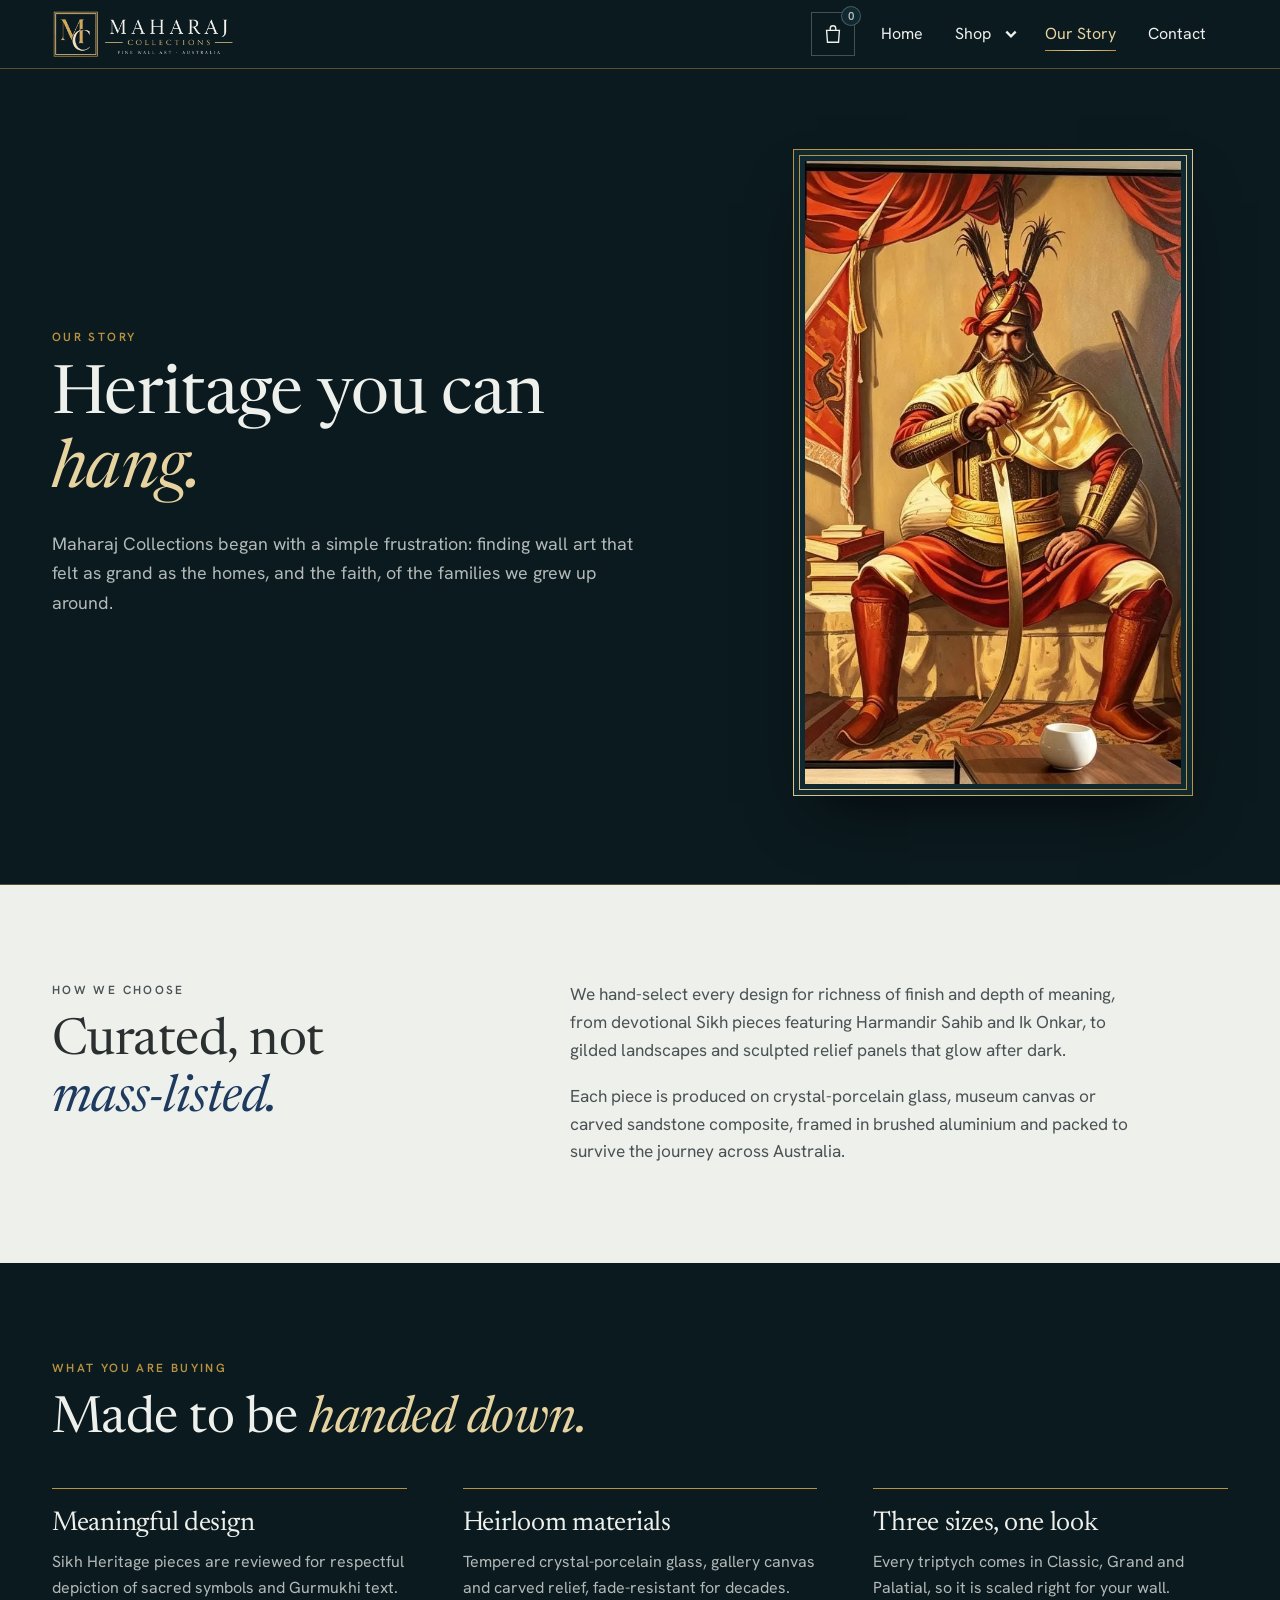
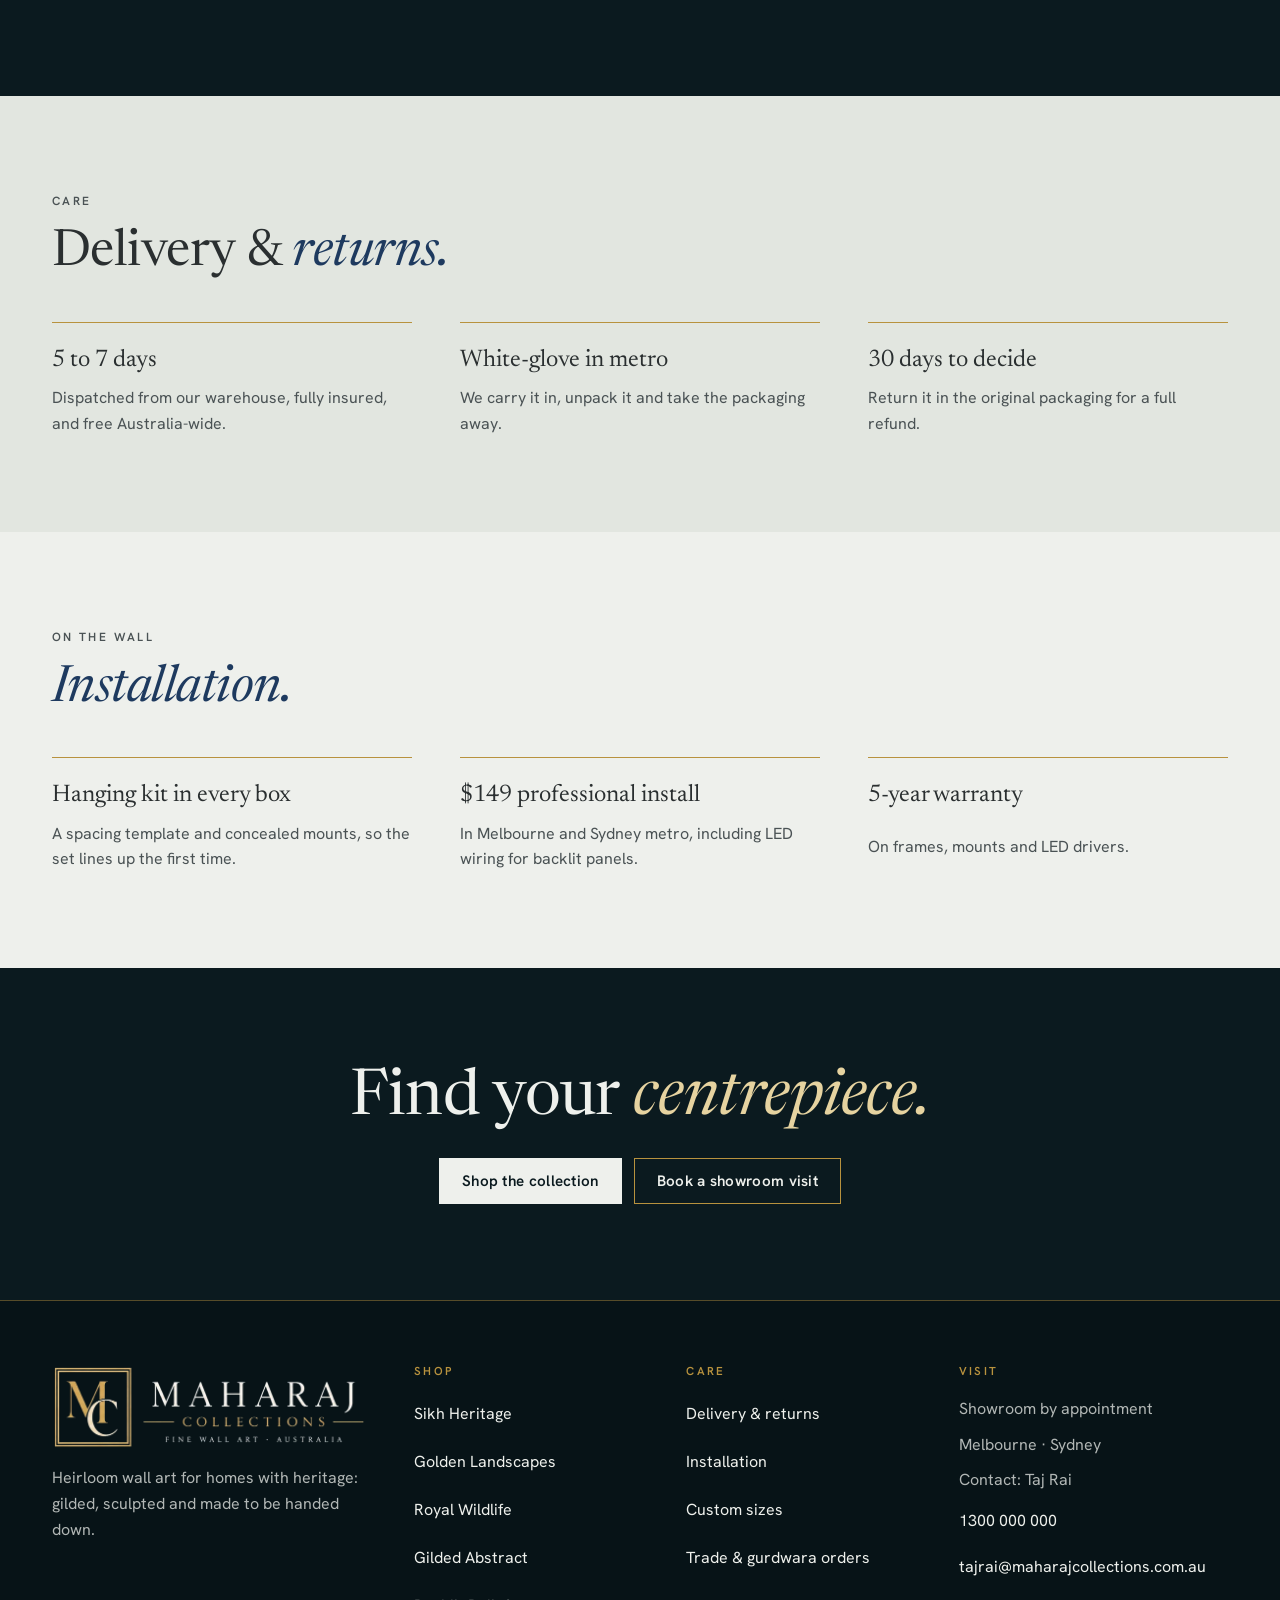
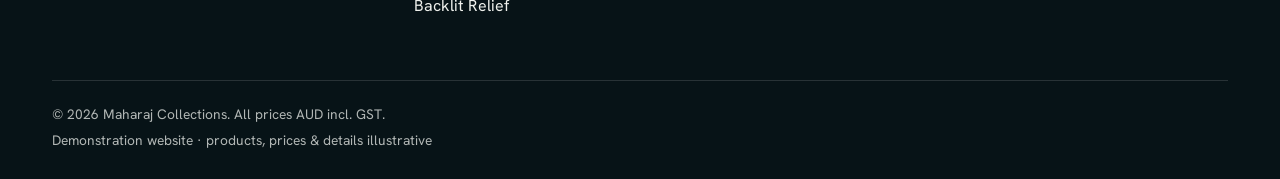
==== commit af59223d: "Swap text wordmark for supplied logo: header, footer, favicon and touch icon Co-Authored-By: Claude " ====
--- a/about.html
+++ b/about.html
@@ -17,7 +17,8 @@
 <meta name="twitter:title" content="Our Story | Maharaj Collections">
 <meta name="twitter:description" content="Maharaj Collections began with a frustration: finding wall art as grand as the homes, and the faith, of the families we grew up around. Curated, not mass-listed.">
 <meta name="twitter:image" content="https://maharaj-collections.netlify.app/images/harmandir-sahib-at-dusk.jpg">
-<link rel="icon" href="images/favicon.svg" type="image/svg+xml">
+<link rel="icon" href="images/favicon.png" type="image/png" sizes="64x64">
+<link rel="apple-touch-icon" href="images/apple-touch-icon.png">
 <link rel="preconnect" href="https://fonts.googleapis.com">
 <link rel="preconnect" href="https://fonts.gstatic.com" crossorigin>
 <link rel="stylesheet" href="https://fonts.googleapis.com/css2?family=Hanken+Grotesk:wght@400;500;600;700&amp;family=Newsreader:ital,opsz,wght@0,6..72,400;0,6..72,500;1,6..72,400;1,6..72,500&amp;display=swap">
@@ -30,9 +31,7 @@
 <header class="site-header">
   <div class="wrap bar">
     <a class="brand" href="index.html" aria-label="Maharaj Collections, home">
-      <!-- fallback wordmark, replace with supplied logo if one exists -->
-      <span class="mono" aria-hidden="true">MC</span>
-      <span class="brand-text"><span class="brand-name">Maharaj Collections</span><span class="brand-sub">Fine Wall Art · Australia</span></span>
+      <picture><source srcset="images/logo-horizontal.webp" type="image/webp"><img class="brand-logo " src="images/logo-horizontal.png" alt="Maharaj Collections, fine wall art, Australia" width="182" height="48"></picture>
     </a>
     <a class="bag" href="order.html" aria-label="Bag, 0 items">
       <svg viewBox="0 0 24 24" aria-hidden="true" focusable="false"><path d="M5 8h14l-1 13H6L5 8z"/><path d="M9 8V6a3 3 0 0 1 6 0v2"/></svg>
@@ -140,8 +139,7 @@
     <div class="foot-grid">
       <div class="foot-brand">
         <a class="brand" href="index.html" aria-label="Maharaj Collections, home">
-          <span class="mono" aria-hidden="true">MC</span>
-          <span class="brand-text"><span class="brand-name">Maharaj Collections</span><span class="brand-sub">Fine Wall Art · Australia</span></span>
+          <picture><source srcset="images/logo-horizontal.webp" type="image/webp"><img class="brand-logo brand-logo--lg" src="images/logo-horizontal.png" alt="Maharaj Collections, fine wall art, Australia" width="318" height="84"></picture>
         </a>
         <p>Heirloom wall art for homes with heritage: gilded, sculpted and made to be handed down.</p>
       </div>
--- a/styles.css
+++ b/styles.css
@@ -64,14 +64,6 @@
 }
 .bar { display: flex; align-items: center; gap: 12px; min-height: var(--header-h); }
 .brand { display: flex; align-items: center; gap: 12px; text-decoration: none; margin-right: auto; }
-.mono {
-  display: grid; place-items: center; width: 40px; height: 40px; flex: none;
-  font-family: var(--serif); font-size: 1.05rem; letter-spacing: 0.04em; color: var(--pale-gilt);
-  border: 1px solid var(--gilt); outline: 1px solid rgba(184, 146, 62, 0.45); outline-offset: 3px;
-}
-.brand-text { display: flex; flex-direction: column; line-height: 1.15; }
-.brand-name { font-family: var(--serif); font-size: 1.2rem; letter-spacing: 0.01em; }
-.brand-sub { font-size: 0.66rem; letter-spacing: 0.16em; text-transform: uppercase; color: var(--on-ink-soft); }
 
 .menu-btn, .bag {
   display: grid; place-items: center; width: 44px; height: 44px; flex: none;
@@ -517,3 +509,36 @@
 .pdp-info > div:first-child { display: grid; gap: 12px; }
 .contact-grid .h2 { margin-bottom: 18px; }
 .nb { white-space: nowrap; }
+.brand { min-height: 44px; }
+.site-footer li a, .site-footer address a { display: inline-flex; align-items: center; min-height: 44px; padding: 0; }
+.site-footer address span { display: block; padding: 4px 0; }
+.contact-list a { display: inline-flex; align-items: center; min-height: 44px; }
+.text-link { display: inline-block; padding-block: 2px; }
+
+/* ---------- Checkout (demo) ---------- */
+.co-grid { display: grid; gap: 48px; }
+@media (min-width: 1000px) { .co-grid { grid-template-columns: 1.2fr 0.8fr; gap: 72px; align-items: start; } .co-summary { position: sticky; top: calc(var(--header-h) + 24px); } }
+.co-form { display: grid; gap: 40px; }
+.co-block { display: grid; gap: 20px; padding-top: 22px; border-top: 1px solid var(--gilt); }
+.co-block h2 { font-size: 1.9rem; }
+.row2 { display: grid; gap: 22px; }
+@media (min-width: 560px) { .row2 { grid-template-columns: 1fr 1fr; } }
+.check { display: flex; gap: 12px; align-items: flex-start; min-height: 44px; }
+.check input { width: 22px; height: 22px; margin-top: 2px; accent-color: var(--nishan); flex: none; }
+.pay-note { padding: 14px 16px; border-left: 2px solid var(--gilt); background: var(--marble-2); font-size: 0.95rem; }
+.co-summary { padding: 28px; background: var(--marble-2); border-top: 1px solid var(--gilt); display: grid; gap: 18px; }
+.co-summary h2 { font-size: 1.7rem; }
+.sum-lines { display: grid; gap: 16px; }
+.sum-line { display: grid; grid-template-columns: 64px 1fr auto; gap: 14px; align-items: center; }
+.sum-line img { width: 64px; height: 64px; object-fit: cover; object-position: 50% 30%; border: 1px solid rgba(138, 106, 31, 0.6); }
+.sum-line small { display: block; color: var(--stone-soft); font-size: 0.86rem; }
+.sum-line span { font-family: var(--serif); font-size: 1.15rem; font-variant-numeric: tabular-nums; }
+.sum-totals { margin: 0; display: grid; gap: 8px; padding-top: 16px; border-top: 1px solid rgba(42, 47, 48, 0.25); }
+.sum-totals div { display: flex; justify-content: space-between; }
+.sum-totals dt, .sum-totals dd { margin: 0; font-variant-numeric: tabular-nums; }
+.sum-total { padding-top: 10px; font-family: var(--serif); font-size: 1.6rem; }
+.sum-gst { font-size: 0.88rem; color: var(--stone-soft); }
+.done-list { display: grid; gap: 2px; padding-left: 18px; list-style: disc; }
+.brand-logo { display: block; width: auto; height: 48px; max-width: 100%; }
+.brand-logo--lg { height: 84px; }
+@media (max-width: 420px) { .brand-logo { height: 40px; } }
